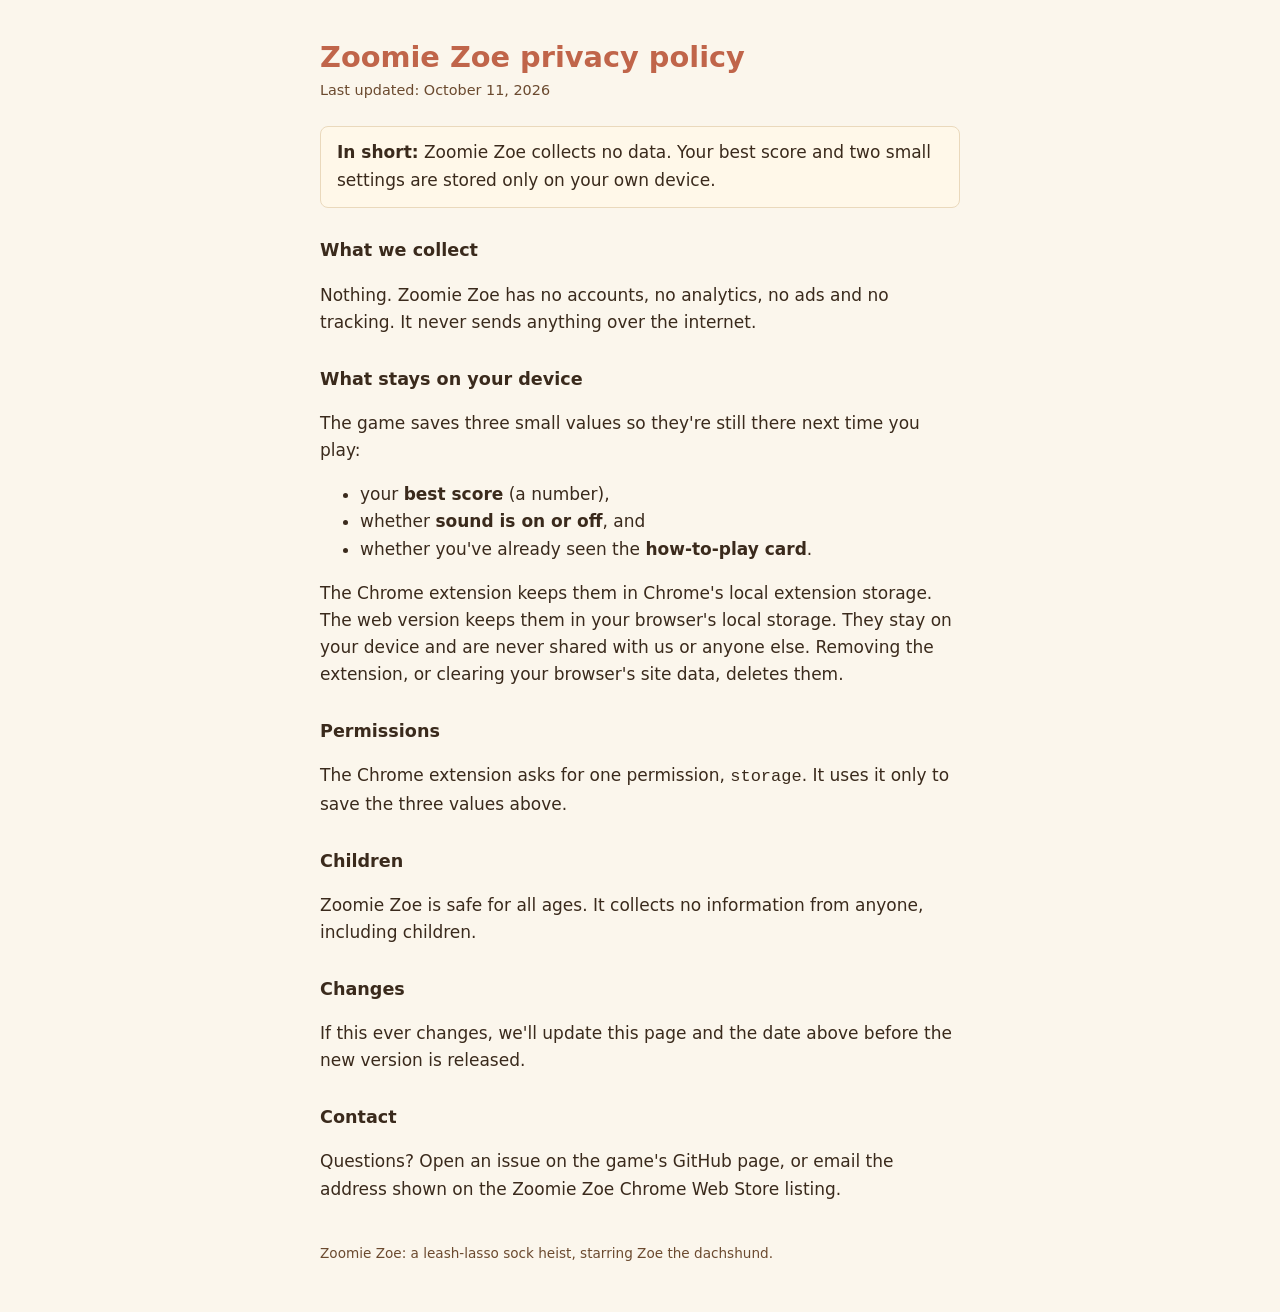
==== store/privacy.html @ 3f310d54 "Project brief, plans, research, agent team, and store kit CLAUDE.md brief, phase plans and notes, sc" ====
<!doctype html>
<html lang="en">
<head>
<meta charset="utf-8">
<meta name="viewport" content="width=device-width, initial-scale=1">
<title>Zoomie Zoe privacy policy</title>
<meta name="description" content="Zoomie Zoe collects no data. Your best score is stored only on your device.">
<style>
  :root { --paper: #FBF6EC; --ink: #3a2a1c; --accent: #C0654A; --muted: #6B4A2F; }
  html { background: var(--paper); }
  body {
    max-width: 40rem; margin: 0 auto; padding: 2.5rem 1rem 3rem;
    font: 17px/1.6 ui-rounded, "Avenir Next", "Segoe UI", system-ui, sans-serif;
    color: var(--ink); background: var(--paper);
  }
  h1 { color: var(--accent); font-size: 1.8rem; line-height: 1.2; margin: 0 0 .25rem; }
  h2 { font-size: 1.1rem; margin: 1.8rem 0 .3rem; }
  .updated { color: var(--muted); font-size: .9rem; margin: 0 0 1.5rem; }
  .summary { background: #fff8e9; border: 1px solid #ead9bc; border-radius: 8px; padding: .8rem 1rem; }
  footer { margin-top: 2.5rem; color: var(--muted); font-size: .85rem; }
</style>
</head>
<body>
<h1>Zoomie Zoe privacy policy</h1>
<p class="updated">Last updated: October 11, 2026</p>

<p class="summary"><strong>In short:</strong> Zoomie Zoe collects no data. Your best score and two small settings are stored only on your own device.</p>

<h2>What we collect</h2>
<p>Nothing. Zoomie Zoe has no accounts, no analytics, no ads and no tracking. It never sends anything over the internet.</p>

<h2>What stays on your device</h2>
<p>The game saves three small values so they're still there next time you play:</p>
<ul>
  <li>your <strong>best score</strong> (a number),</li>
  <li>whether <strong>sound is on or off</strong>, and</li>
  <li>whether you've already seen the <strong>how-to-play card</strong>.</li>
</ul>
<p>The Chrome extension keeps them in Chrome's local extension storage. The web version keeps them in your browser's local storage. They stay on your device and are never shared with us or anyone else. Removing the extension, or clearing your browser's site data, deletes them.</p>

<h2>Permissions</h2>
<p>The Chrome extension asks for one permission, <code>storage</code>. It uses it only to save the three values above.</p>

<h2>Children</h2>
<p>Zoomie Zoe is safe for all ages. It collects no information from anyone, including children.</p>

<h2>Changes</h2>
<p>If this ever changes, we'll update this page and the date above before the new version is released.</p>

<h2>Contact</h2>
<p>Questions? Open an issue on the game's GitHub page, or email the address shown on the Zoomie Zoe Chrome Web Store listing.</p>

<footer>Zoomie Zoe: a leash-lasso sock heist, starring Zoe the dachshund.</footer>
</body>
</html>
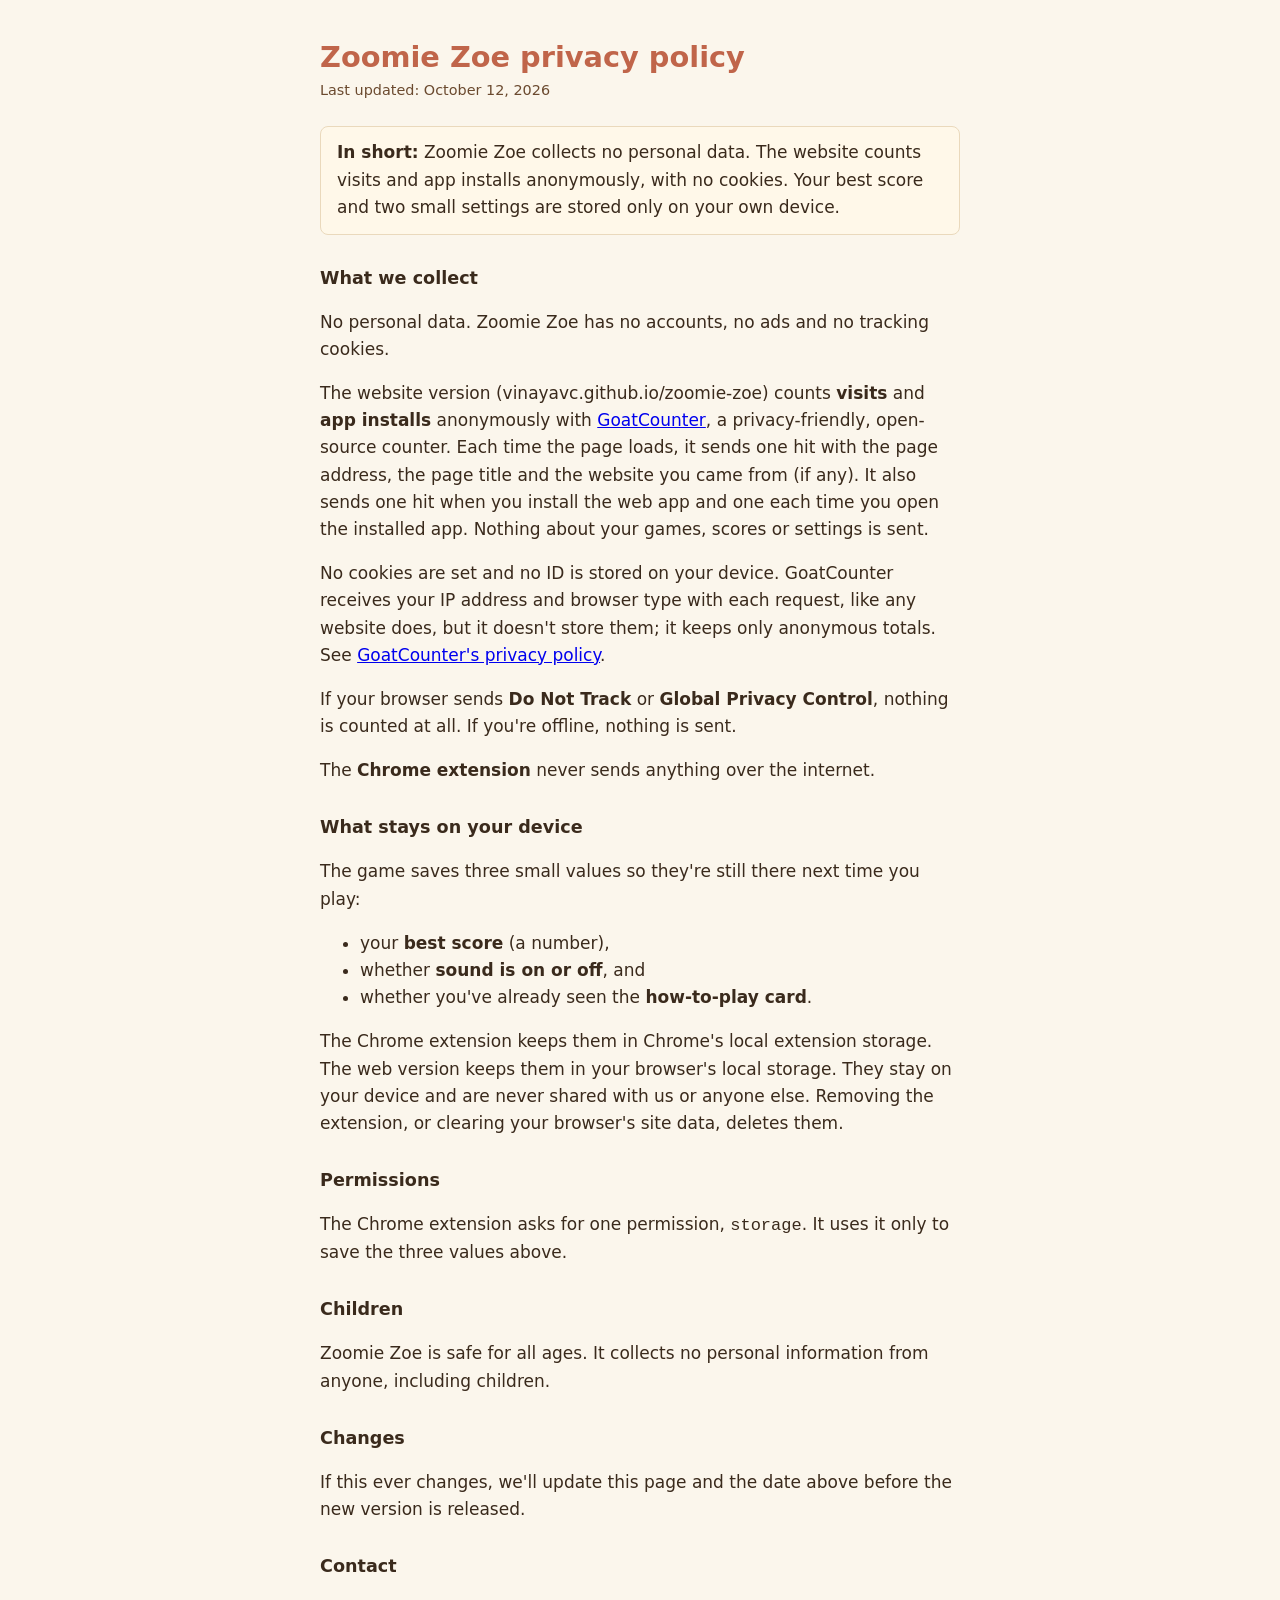
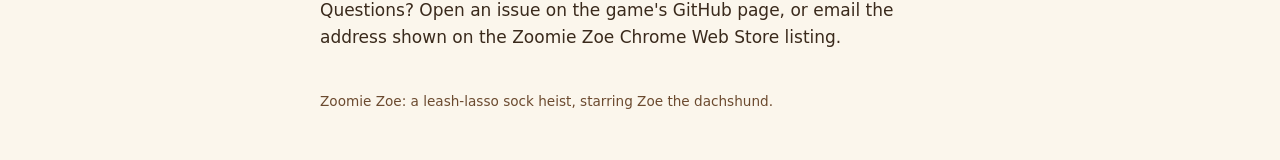
==== commit 1489b26e: "Analytics: anonymous visit and install counts via GoatCounter Plain /count image hits (no count.js)," ====
--- a/store/privacy.html
+++ b/store/privacy.html
@@ -4,7 +4,7 @@
 <meta charset="utf-8">
 <meta name="viewport" content="width=device-width, initial-scale=1">
 <title>Zoomie Zoe privacy policy</title>
-<meta name="description" content="Zoomie Zoe collects no data. Your best score is stored only on your device.">
+<meta name="description" content="Zoomie Zoe collects no personal data. The website counts visits and installs anonymously. Your best score is stored only on your device.">
 <style>
   :root { --paper: #FBF6EC; --ink: #3a2a1c; --accent: #C0654A; --muted: #6B4A2F; }
   html { background: var(--paper); }
@@ -22,12 +22,16 @@
 </head>
 <body>
 <h1>Zoomie Zoe privacy policy</h1>
-<p class="updated">Last updated: October 11, 2026</p>
+<p class="updated">Last updated: October 12, 2026</p>
 
-<p class="summary"><strong>In short:</strong> Zoomie Zoe collects no data. Your best score and two small settings are stored only on your own device.</p>
+<p class="summary"><strong>In short:</strong> Zoomie Zoe collects no personal data. The website counts visits and app installs anonymously, with no cookies. Your best score and two small settings are stored only on your own device.</p>
 
 <h2>What we collect</h2>
-<p>Nothing. Zoomie Zoe has no accounts, no analytics, no ads and no tracking. It never sends anything over the internet.</p>
+<p>No personal data. Zoomie Zoe has no accounts, no ads and no tracking cookies.</p>
+<p>The website version (vinayavc.github.io/zoomie-zoe) counts <strong>visits</strong> and <strong>app installs</strong> anonymously with <a href="https://www.goatcounter.com">GoatCounter</a>, a privacy-friendly, open-source counter. Each time the page loads, it sends one hit with the page address, the page title and the website you came from (if any). It also sends one hit when you install the web app and one each time you open the installed app. Nothing about your games, scores or settings is sent.</p>
+<p>No cookies are set and no ID is stored on your device. GoatCounter receives your IP address and browser type with each request, like any website does, but it doesn't store them; it keeps only anonymous totals. See <a href="https://www.goatcounter.com/help/privacy">GoatCounter's privacy policy</a>.</p>
+<p>If your browser sends <strong>Do Not Track</strong> or <strong>Global Privacy Control</strong>, nothing is counted at all. If you're offline, nothing is sent.</p>
+<p>The <strong>Chrome extension</strong> never sends anything over the internet.</p>
 
 <h2>What stays on your device</h2>
 <p>The game saves three small values so they're still there next time you play:</p>
@@ -42,7 +46,7 @@
 <p>The Chrome extension asks for one permission, <code>storage</code>. It uses it only to save the three values above.</p>
 
 <h2>Children</h2>
-<p>Zoomie Zoe is safe for all ages. It collects no information from anyone, including children.</p>
+<p>Zoomie Zoe is safe for all ages. It collects no personal information from anyone, including children.</p>
 
 <h2>Changes</h2>
 <p>If this ever changes, we'll update this page and the date above before the new version is released.</p>
